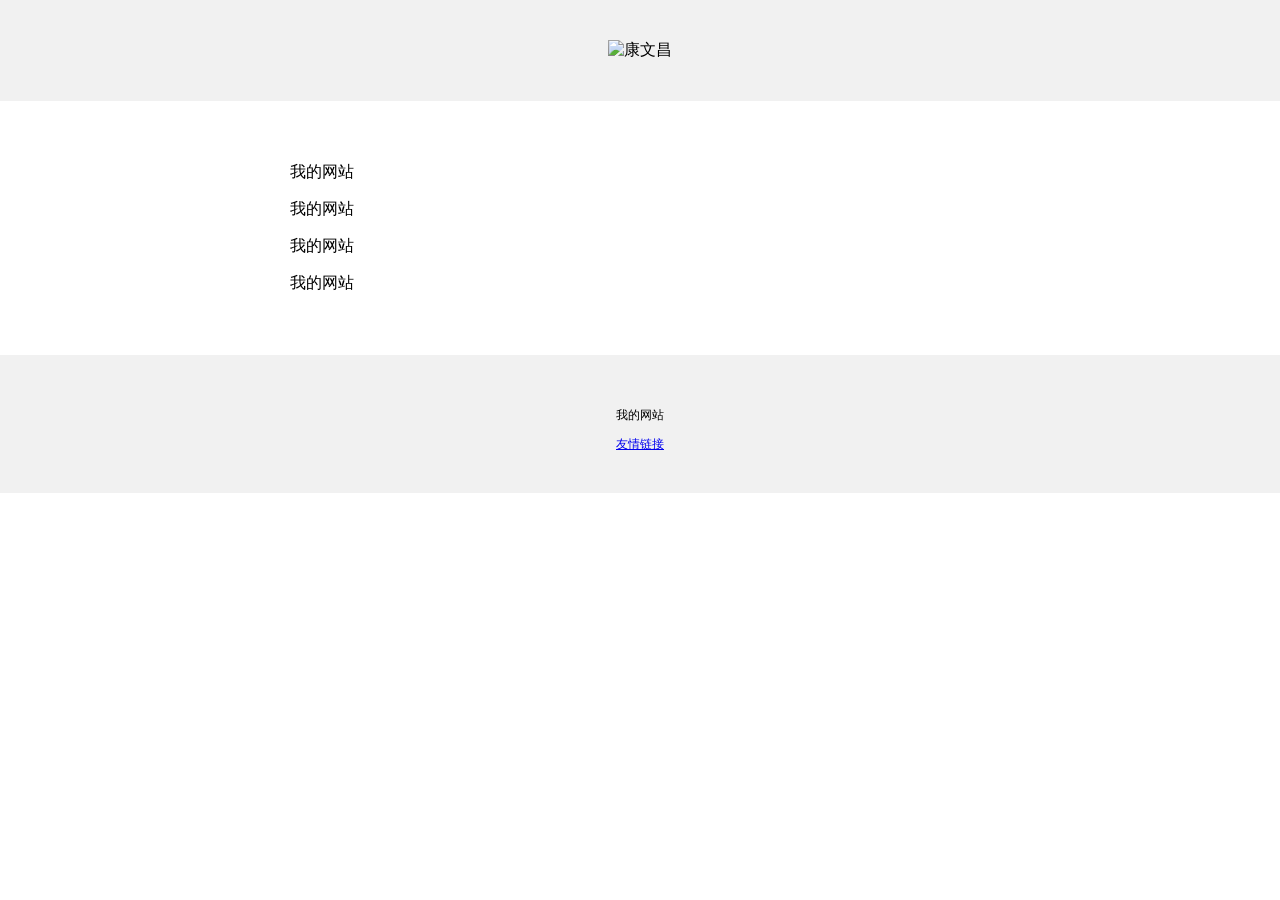
==== index.html @ de1e811b "Add files via upload" ====
<!DOCTYPE html>
<html lang="zh-CN">
  <head>
    <meta charset="utf-8">
    <meta name="viewport" content="width=device-width, initial-scale=1" />
    <title>康文昌的在线HTML 教学小工具</title>
    <style>  
      body {
        margin: 0;
      }
    </style>
  </head>
  <body>
    <div style="
      background-color: #f1f1f1;
      text-align: center;
      padding:40px;
    ">
      <img src='https://kangwenchang.com/logo.png' alt="康文昌" width="80px" height="80px">
    </div>
    <div style="
      max-width: 700px;
      margin: 30px auto;
      padding: 15px;
      line-height: 1.7:
      color: red;
    ">
      <p>我的网站</p>
      <p>我的网站</p>
      <p>我的网站</p>
      <p>我的网站</p>
    </div>
    <div style="
      background-color: #f1f1f1;
      text-align: center;
      padding:40px;
      font-size: 12px;
    ">
      <p>我的网站</p>
      <a href="https://kangwenchang.com/">友情链接</a>
    </div>
  </body>
</html>
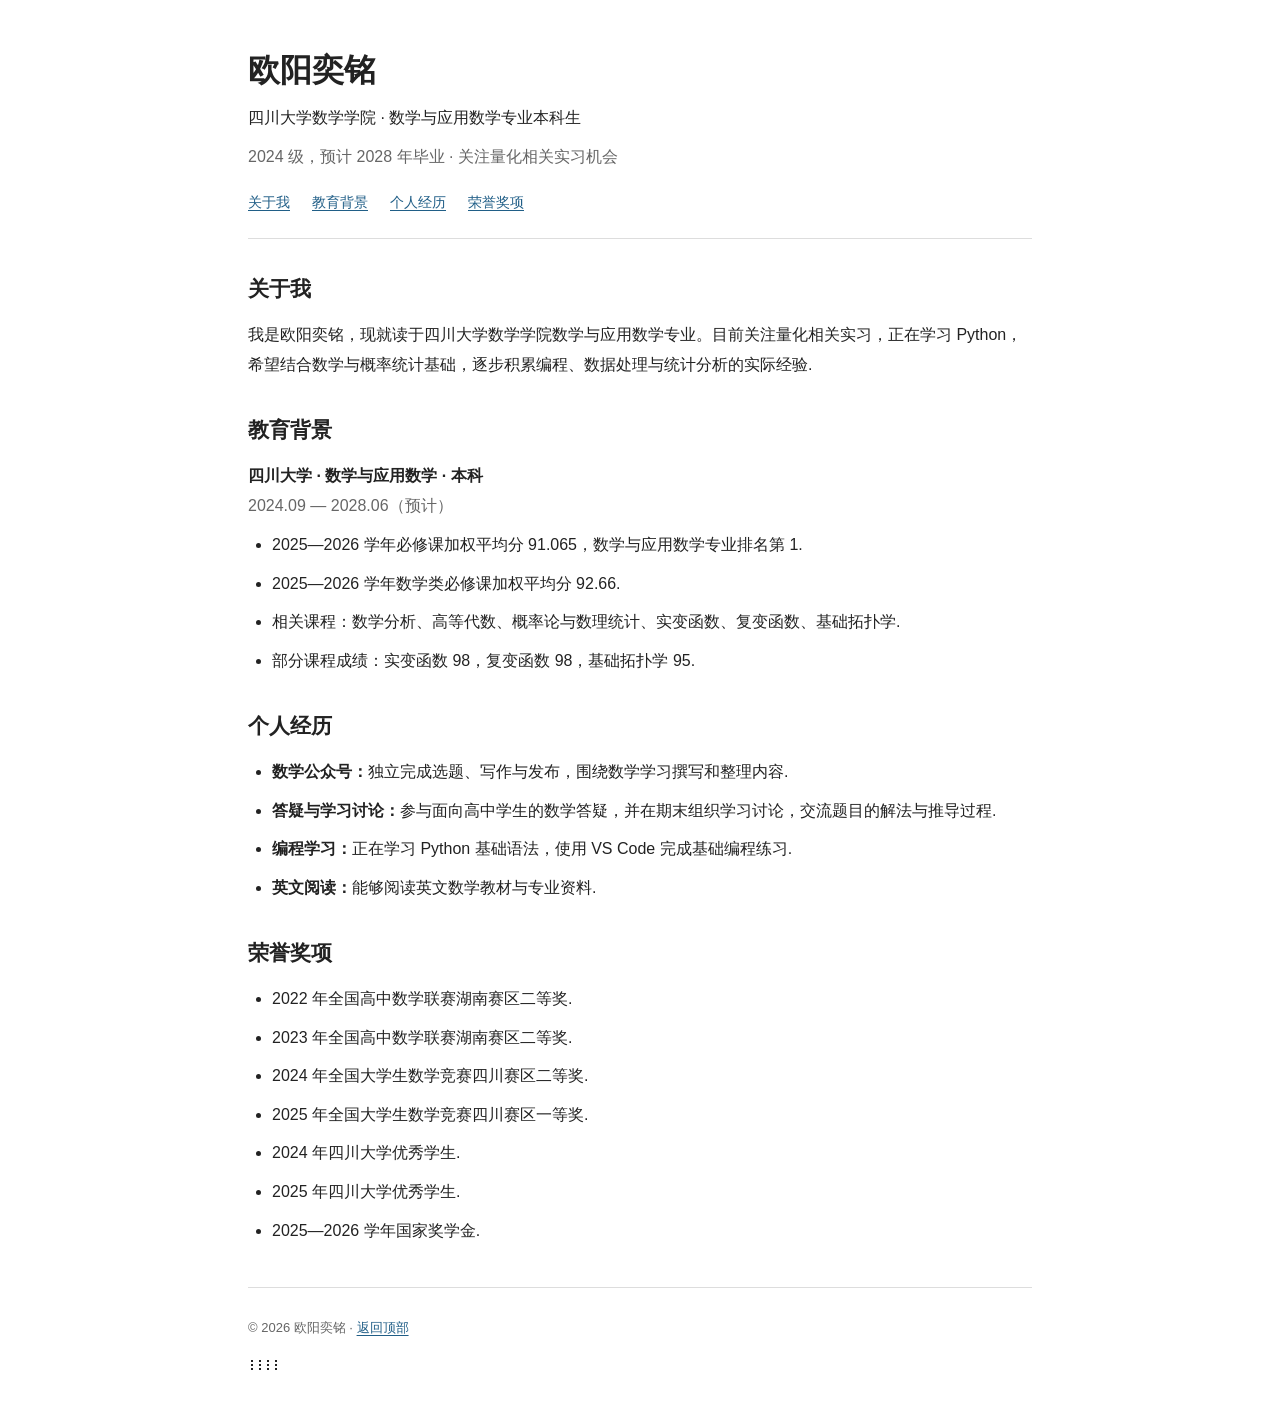
==== commit 1ad3b83c: "Update index.html" ====
--- a/index.html
+++ b/index.html
@@ -1,43 +1,115 @@
 <!DOCTYPE html>
 <html lang="zh-CN">
-  <head>
-    <meta charset="utf-8">
-    <meta name="viewport" content="width=device-width, initial-scale=1" />
-    <title>康文昌的在线HTML 教学小工具</title>
-    <style>  
-      body {
-        margin: 0;
-      }
-    </style>
-  </head>
-  <body>
-    <div style="
-      background-color: #f1f1f1;
-      text-align: center;
-      padding:40px;
-    ">
-      <img src='https://kangwenchang.com/logo.png' alt="康文昌" width="80px" height="80px">
-    </div>
-    <div style="
-      max-width: 700px;
-      margin: 30px auto;
-      padding: 15px;
-      line-height: 1.7:
-      color: red;
-    ">
-      <p>我的网站</p>
-      <p>我的网站</p>
-      <p>我的网站</p>
-      <p>我的网站</p>
-    </div>
-    <div style="
-      background-color: #f1f1f1;
-      text-align: center;
-      padding:40px;
-      font-size: 12px;
-    ">
-      <p>我的网站</p>
-      <a href="https://kangwenchang.com/">友情链接</a>
-    </div>
-  </body>
+<head>
+  <meta charset="utf-8">
+  <meta name="viewport" content="width=device-width, initial-scale=1">
+  <meta name="description" content="欧阳奕铭，四川大学数学与应用数学专业本科生。教育背景、个人经历与荣誉奖项。">
+  <title>欧阳奕铭 | 个人主页</title>
+  <style>
+    /* 页面样式：仅使用浏览器自带字体，不依赖外部文件。 */
+    * { box-sizing: border-box; }
+    html { scroll-padding-top: 20px; }
+    body {
+      max-width: 840px;
+      margin: 48px auto;
+      padding: 0 28px;
+      color: #222;
+      background: #fff;
+      font-family: -apple-system, BlinkMacSystemFont, "Segoe UI", "PingFang SC", "Microsoft YaHei", sans-serif;
+      font-size: 16px;
+      line-height: 1.85;
+    }
+    header { padding-bottom: 22px; border-bottom: 1px solid #ddd; }
+    h1 { margin: 0 0 10px; font-size: 32px; line-height: 1.4; }
+    h2 { margin: 0 0 16px; font-size: 21px; line-height: 1.5; }
+    p { margin: 10px 0; }
+    a { color: #205e87; text-underline-offset: 3px; overflow-wrap: anywhere; }
+    a:hover { color: #143b55; }
+    a:focus-visible { outline: 2px solid #205e87; outline-offset: 4px; }
+    nav { display: flex; flex-wrap: wrap; gap: 8px 22px; margin-top: 18px; font-size: 14px; }
+    section { margin-top: 34px; }
+    ul { margin: 0; padding-left: 1.5em; }
+    li { margin: 9px 0; }
+    .muted { color: #666; }
+    footer { margin-top: 42px; padding-top: 18px; border-top: 1px solid #ddd; font-size: 13px; color: #666; }
+    @media (max-width: 600px) {
+      body { margin: 28px auto; padding: 0 20px; font-size: 15px; }
+      h1 { font-size: 28px; }
+      h2 { font-size: 20px; }
+      section { margin-top: 30px; }
+    }
+    @media print {
+      body { max-width: none; margin: 0; padding: 0; font-size: 11pt; }
+      nav, .back-top { display: none; }
+      h2 { break-after: avoid; }
+      li { break-inside: avoid; }
+    }
+  </style>
+</head>
+<body id="top">
+  <!-- 个人资料：直接修改下方文字即可。 -->
+  <header>
+    <h1>欧阳奕铭</h1>
+    <p>四川大学数学学院 · 数学与应用数学专业本科生</p>
+    <p class="muted">2024 级，预计 2028 年毕业 · 关注量化相关实习机会</p>
+    <!-- 联系邮箱：2024141210050@stu.scu.edu.cn，收到测试邮件并确认后再添加联系链接。 -->
+    <nav aria-label="页面导航">
+      <a href="#about">关于我</a>
+      <a href="#education">教育背景</a>
+      <a href="#experience">个人经历</a>
+      <a href="#honors">荣誉奖项</a>
+    </nav>
+  </header>
+
+  <main>
+    <!-- 个人简介 -->
+    <section id="about" aria-labelledby="about-title">
+      <h2 id="about-title">关于我</h2>
+      <p>我是欧阳奕铭，现就读于四川大学数学学院数学与应用数学专业。目前关注量化相关实习，正在学习 Python，希望结合数学与概率统计基础，逐步积累编程、数据处理与统计分析的实际经验.</p>
+    </section>
+
+    <!-- 教育背景：成绩与排名均注明对应学年。 -->
+    <section id="education" aria-labelledby="education-title">
+      <h2 id="education-title">教育背景</h2>
+      <p><strong>四川大学 · 数学与应用数学 · 本科</strong><br><span class="muted">2024.09 — 2028.06（预计）</span></p>
+      <ul>
+        <li>2025—2026 学年必修课加权平均分 91.065，数学与应用数学专业排名第 1.</li>
+        <li>2025—2026 学年数学类必修课加权平均分 92.66.</li>
+        <li>相关课程：数学分析、高等代数、概率论与数理统计、实变函数、复变函数、基础拓扑学.</li>
+        <li>部分课程成绩：实变函数 98，复变函数 98，基础拓扑学 95.</li>
+      </ul>
+    </section>
+
+    <!-- 个人经历：新增经历时复制一行 li，再修改文字。 -->
+    <section id="experience" aria-labelledby="experience-title">
+      <h2 id="experience-title">个人经历</h2>
+      <ul>
+        <li><strong>数学公众号：</strong>独立完成选题、写作与发布，围绕数学学习撰写和整理内容.</li>
+        <li><strong>答疑与学习讨论：</strong>参与面向高中学生的数学答疑，并在期末组织学习讨论，交流题目的解法与推导过程.</li>
+        <li><strong>编程学习：</strong>正在学习 Python 基础语法，使用 VS Code 完成基础编程练习.</li>
+        <li><strong>英文阅读：</strong>能够阅读英文数学教材与专业资料.</li>
+      </ul>
+    </section>
+
+    <!-- 荣誉奖项：每项单独占一行 li，修改时保留赛区和获奖年份。 -->
+    <section id="honors" aria-labelledby="honors-title">
+      <h2 id="honors-title">荣誉奖项</h2>
+      <ul>
+        <li>2022 年全国高中数学联赛湖南赛区二等奖.</li>
+        <li>2023 年全国高中数学联赛湖南赛区二等奖.</li>
+        <li>2024 年全国大学生数学竞赛四川赛区二等奖.</li>
+        <li>2025 年全国大学生数学竞赛四川赛区一等奖.</li>
+        <li>2024 年四川大学优秀学生.</li>
+        <li>2025 年四川大学优秀学生.</li>
+
+        <li>2025—2026 学年国家奖学金.</li>
+      </ul>
+    </section>
+  </main>
+
+  <footer>
+    <p>© 2026 欧阳奕铭 · <a class="back-top" href="#top">返回顶部</a></p>
+  </footer>
+</body>
 </html>
+⋮⋮⋮⋮
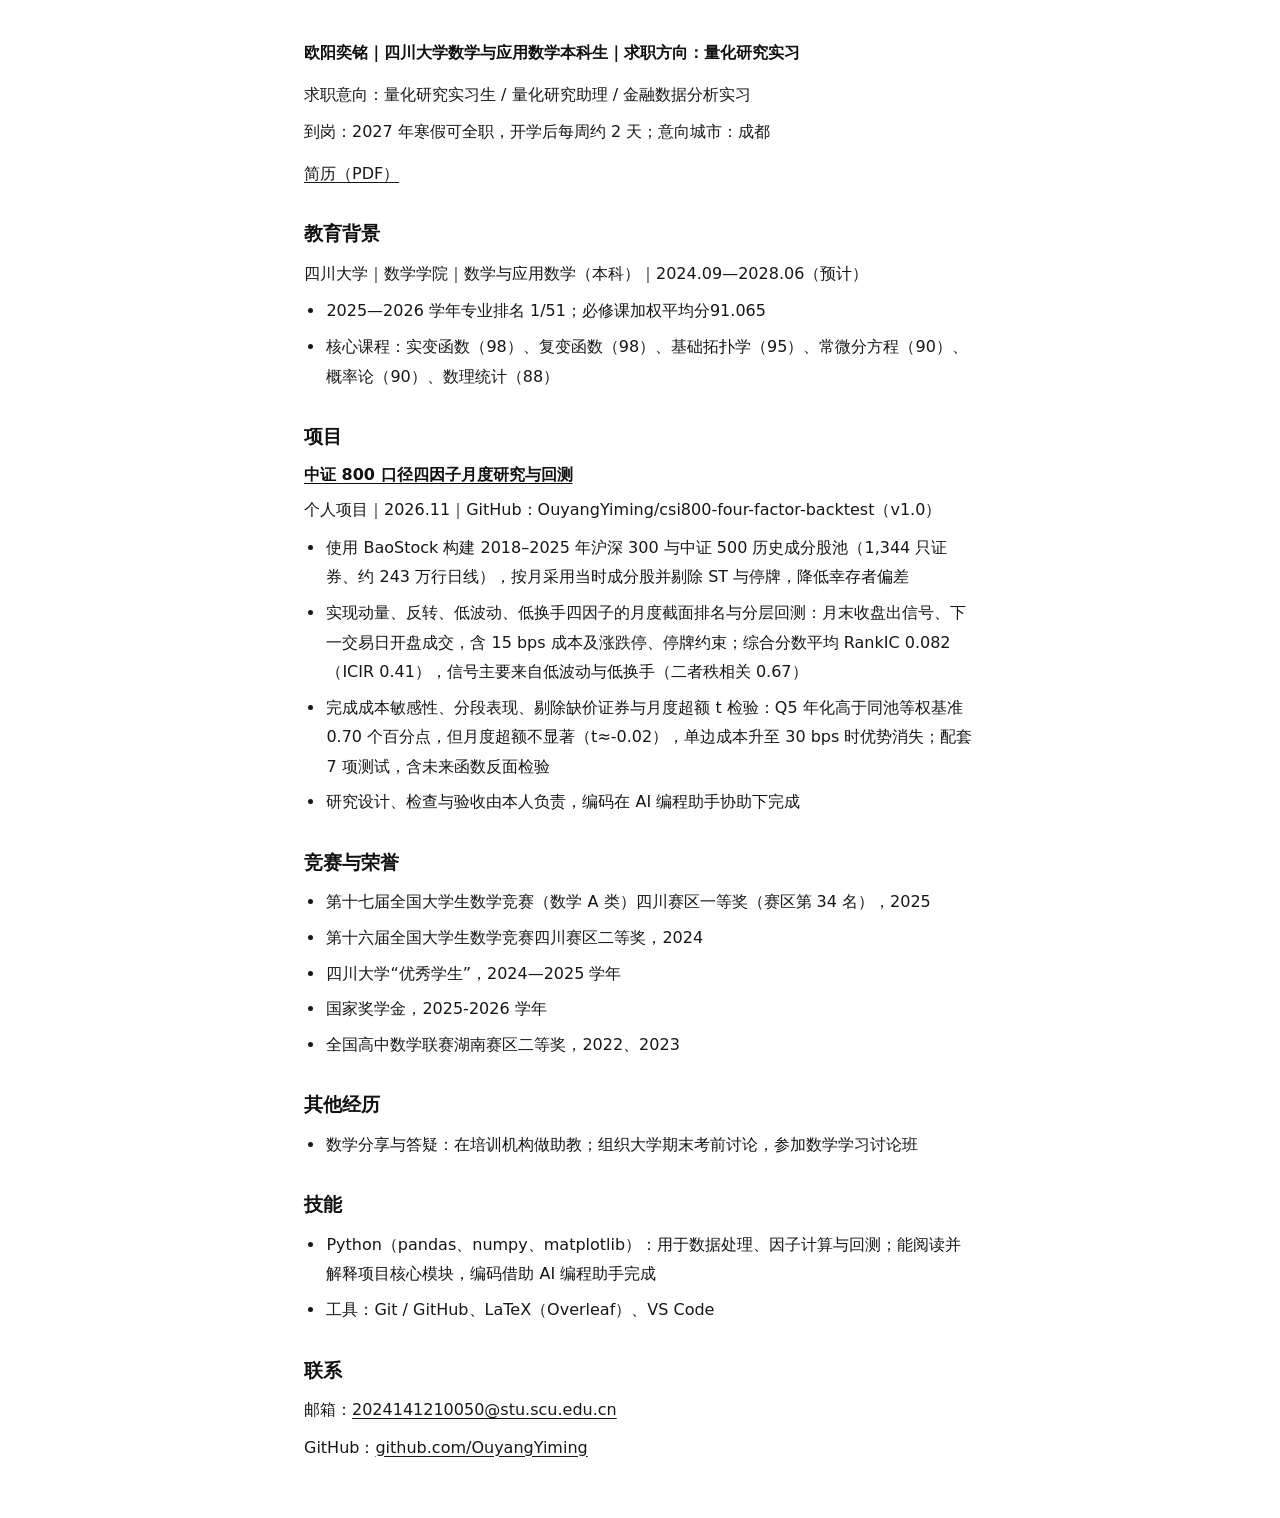
==== commit 4d8f80d1: "Publish Chinese resume and CSI 800 project pages" ====
--- a/index.html
+++ b/index.html
@@ -3,113 +3,81 @@
 <head>
   <meta charset="utf-8">
   <meta name="viewport" content="width=device-width, initial-scale=1">
-  <meta name="description" content="欧阳奕铭，四川大学数学与应用数学专业本科生。教育背景、个人经历与荣誉奖项。">
-  <title>欧阳奕铭 | 个人主页</title>
-  <style>
-    /* 页面样式：仅使用浏览器自带字体，不依赖外部文件。 */
-    * { box-sizing: border-box; }
-    html { scroll-padding-top: 20px; }
-    body {
-      max-width: 840px;
-      margin: 48px auto;
-      padding: 0 28px;
-      color: #222;
-      background: #fff;
-      font-family: -apple-system, BlinkMacSystemFont, "Segoe UI", "PingFang SC", "Microsoft YaHei", sans-serif;
-      font-size: 16px;
-      line-height: 1.85;
-    }
-    header { padding-bottom: 22px; border-bottom: 1px solid #ddd; }
-    h1 { margin: 0 0 10px; font-size: 32px; line-height: 1.4; }
-    h2 { margin: 0 0 16px; font-size: 21px; line-height: 1.5; }
-    p { margin: 10px 0; }
-    a { color: #205e87; text-underline-offset: 3px; overflow-wrap: anywhere; }
-    a:hover { color: #143b55; }
-    a:focus-visible { outline: 2px solid #205e87; outline-offset: 4px; }
-    nav { display: flex; flex-wrap: wrap; gap: 8px 22px; margin-top: 18px; font-size: 14px; }
-    section { margin-top: 34px; }
-    ul { margin: 0; padding-left: 1.5em; }
-    li { margin: 9px 0; }
-    .muted { color: #666; }
-    footer { margin-top: 42px; padding-top: 18px; border-top: 1px solid #ddd; font-size: 13px; color: #666; }
-    @media (max-width: 600px) {
-      body { margin: 28px auto; padding: 0 20px; font-size: 15px; }
-      h1 { font-size: 28px; }
-      h2 { font-size: 20px; }
-      section { margin-top: 30px; }
-    }
-    @media print {
-      body { max-width: none; margin: 0; padding: 0; font-size: 11pt; }
-      nav, .back-top { display: none; }
-      h2 { break-after: avoid; }
-      li { break-inside: avoid; }
-    }
-  </style>
+  <title>欧阳奕铭｜四川大学数学与应用数学本科生｜求职方向：量化研究实习</title>
+  <link rel="stylesheet" href="style.css">
 </head>
-<body id="top">
-  <!-- 个人资料：直接修改下方文字即可。 -->
+<body>
+  <!-- 本页由 content.md 导出. 文字只在内容源修改；版式在 build_site.py 模板与 style.css 修改. -->
+  <!-- 修改 ../personal-materials/content.md 的【网站展示文案】页首及【基本信息】求职意向、到岗行. -->
   <header>
-    <h1>欧阳奕铭</h1>
-    <p>四川大学数学学院 · 数学与应用数学专业本科生</p>
-    <p class="muted">2024 级，预计 2028 年毕业 · 关注量化相关实习机会</p>
-    <!-- 联系邮箱：2024141210050@stu.scu.edu.cn，收到测试邮件并确认后再添加联系链接。 -->
-    <nav aria-label="页面导航">
-      <a href="#about">关于我</a>
-      <a href="#education">教育背景</a>
-      <a href="#experience">个人经历</a>
-      <a href="#honors">荣誉奖项</a>
+    <h1>欧阳奕铭｜四川大学数学与应用数学本科生｜求职方向：量化研究实习</h1>
+    <p>求职意向：量化研究实习生 / 量化研究助理 / 金融数据分析实习</p>
+    <p>到岗：2027 年寒假可全职，开学后每周约 2 天；意向城市：成都</p>
+    <nav aria-label="简历">
+      <a href="assets/resume_public.pdf">简历（PDF）</a>
     </nav>
   </header>
-
   <main>
-    <!-- 个人简介 -->
-    <section id="about" aria-labelledby="about-title">
-      <h2 id="about-title">关于我</h2>
-      <p>我是欧阳奕铭，现就读于四川大学数学学院数学与应用数学专业。目前关注量化相关实习，正在学习 Python，希望结合数学与概率统计基础，逐步积累编程、数据处理与统计分析的实际经验.</p>
-    </section>
-
-    <!-- 教育背景：成绩与排名均注明对应学年。 -->
+    <!-- 修改 ../personal-materials/content.md 的【教育背景】节，再运行 build_site.py. -->
     <section id="education" aria-labelledby="education-title">
       <h2 id="education-title">教育背景</h2>
-      <p><strong>四川大学 · 数学与应用数学 · 本科</strong><br><span class="muted">2024.09 — 2028.06（预计）</span></p>
+      <p>四川大学｜数学学院｜数学与应用数学（本科）｜2024.09—2028.06（预计）</p>
       <ul>
-        <li>2025—2026 学年必修课加权平均分 91.065，数学与应用数学专业排名第 1.</li>
-        <li>2025—2026 学年数学类必修课加权平均分 92.66.</li>
-        <li>相关课程：数学分析、高等代数、概率论与数理统计、实变函数、复变函数、基础拓扑学.</li>
-        <li>部分课程成绩：实变函数 98，复变函数 98，基础拓扑学 95.</li>
+        <li>2025—2026 学年专业排名 1/51；必修课加权平均分91.065</li>
+        <li>核心课程：实变函数（98）、复变函数（98）、基础拓扑学（95）、常微分方程（90）、概率论（90）、数理统计（88）</li>
       </ul>
     </section>
 
-    <!-- 个人经历：新增经历时复制一行 li，再修改文字。 -->
-    <section id="experience" aria-labelledby="experience-title">
-      <h2 id="experience-title">个人经历</h2>
+    <!-- 修改 ../personal-materials/content.md 的【项目经历】节，再运行 build_site.py. -->
+    <section id="projects" aria-labelledby="projects-title">
+      <h2 id="projects-title">项目</h2>
+      <h3><a href="projects/csi800.html">中证 800 口径四因子月度研究与回测</a></h3>
+      <p>个人项目｜2026.11｜GitHub：OuyangYiming/csi800-four-factor-backtest（v1.0）</p>
       <ul>
-        <li><strong>数学公众号：</strong>独立完成选题、写作与发布，围绕数学学习撰写和整理内容.</li>
-        <li><strong>答疑与学习讨论：</strong>参与面向高中学生的数学答疑，并在期末组织学习讨论，交流题目的解法与推导过程.</li>
-        <li><strong>编程学习：</strong>正在学习 Python 基础语法，使用 VS Code 完成基础编程练习.</li>
-        <li><strong>英文阅读：</strong>能够阅读英文数学教材与专业资料.</li>
+        <li>使用 BaoStock 构建 2018–2025 年沪深 300 与中证 500 历史成分股池（1,344 只证券、约 243 万行日线），按月采用当时成分股并剔除 ST 与停牌，降低幸存者偏差</li>
+        <li>实现动量、反转、低波动、低换手四因子的月度截面排名与分层回测：月末收盘出信号、下一交易日开盘成交，含 15 bps 成本及涨跌停、停牌约束；综合分数平均 RankIC 0.082（ICIR 0.41），信号主要来自低波动与低换手（二者秩相关 0.67）</li>
+        <li>完成成本敏感性、分段表现、剔除缺价证券与月度超额 t 检验：Q5 年化高于同池等权基准 0.70 个百分点，但月度超额不显著（t≈-0.02），单边成本升至 30 bps 时优势消失；配套 7 项测试，含未来函数反面检验</li>
+        <li>研究设计、检查与验收由本人负责，编码在 AI 编程助手协助下完成</li>
       </ul>
     </section>
 
-    <!-- 荣誉奖项：每项单独占一行 li，修改时保留赛区和获奖年份。 -->
+    <!-- 修改 ../personal-materials/content.md 的【竞赛与荣誉】节，再运行 build_site.py. -->
     <section id="honors" aria-labelledby="honors-title">
-      <h2 id="honors-title">荣誉奖项</h2>
+      <h2 id="honors-title">竞赛与荣誉</h2>
       <ul>
-        <li>2022 年全国高中数学联赛湖南赛区二等奖.</li>
-        <li>2023 年全国高中数学联赛湖南赛区二等奖.</li>
-        <li>2024 年全国大学生数学竞赛四川赛区二等奖.</li>
-        <li>2025 年全国大学生数学竞赛四川赛区一等奖.</li>
-        <li>2024 年四川大学优秀学生.</li>
-        <li>2025 年四川大学优秀学生.</li>
-
-        <li>2025—2026 学年国家奖学金.</li>
+        <li>第十七届全国大学生数学竞赛（数学 A 类）四川赛区一等奖（赛区第 34 名），2025</li>
+        <li>第十六届全国大学生数学竞赛四川赛区二等奖，2024</li>
+        <li>四川大学“优秀学生”，2024—2025 学年</li>
+        <li>国家奖学金，2025-2026 学年</li>
+        <li>全国高中数学联赛湖南赛区二等奖，2022、2023</li>
       </ul>
     </section>
+
+    <!-- 修改 ../personal-materials/content.md 的【其他经历】节，再运行 build_site.py. -->
+    <section id="experience" aria-labelledby="experience-title">
+      <h2 id="experience-title">其他经历</h2>
+      <ul>
+        <li>数学分享与答疑：在培训机构做助教；组织大学期末考前讨论，参加数学学习讨论班</li>
+      </ul>
+    </section>
+
+    <!-- 修改 ../personal-materials/content.md 的【技能】节，再运行 build_site.py. -->
+    <section id="skills" aria-labelledby="skills-title">
+      <h2 id="skills-title">技能</h2>
+      <ul>
+        <li>Python（pandas、numpy、matplotlib）：用于数据处理、因子计算与回测；能阅读并解释项目核心模块，编码借助 AI 编程助手完成</li>
+        <li>工具：Git / GitHub、LaTeX（Overleaf）、VS Code</li>
+      </ul>
+    </section>
+
+    <!-- 修改 ../personal-materials/content.md 的【基本信息】联系行. 此处只导出校园邮箱与 GitHub. -->
+    <section id="contact" aria-labelledby="contact-title">
+      <h2 id="contact-title">联系</h2>
+      <address>
+        <p>邮箱：<a href="mailto:2024141210050@stu.scu.edu.cn">2024141210050@stu.scu.edu.cn</a></p>
+        <p>GitHub：<a href="https://github.com/OuyangYiming">github.com/OuyangYiming</a></p>
+      </address>
+    </section>
   </main>
-
-  <footer>
-    <p>© 2026 欧阳奕铭 · <a class="back-top" href="#top">返回顶部</a></p>
-  </footer>
 </body>
 </html>
-⋮⋮⋮⋮
--- a/style.css
+++ b/style.css
@@ -0,0 +1,133 @@
+/* 唯一样式文件. 文字内容在 personal-materials/content.md 中维护. */
+* {
+  box-sizing: border-box;
+}
+
+html {
+  color: #171717;
+  background: #fff;
+}
+
+body {
+  max-width: 720px;
+  margin: 40px auto 56px;
+  padding: 0 24px;
+  font-family: system-ui, -apple-system, BlinkMacSystemFont, "Segoe UI",
+    "PingFang SC", "Microsoft YaHei", "Noto Sans CJK SC", sans-serif;
+  font-size: 16px;
+  line-height: 1.85;
+  overflow-wrap: anywhere;
+}
+
+h1,
+h2,
+h3 {
+  color: #111;
+  font-weight: 650;
+  line-height: 1.6;
+}
+
+h1 {
+  margin: 0 0 14px;
+  font-size: 16px;
+}
+
+.project-title {
+  margin-top: 20px;
+  font-size: 21px;
+}
+
+h2 {
+  margin: 0 0 10px;
+  font-size: 19px;
+}
+
+h3 {
+  margin: 0 0 8px;
+  font-size: 16px;
+}
+
+p {
+  margin: 8px 0;
+}
+
+section {
+  margin-top: 30px;
+}
+
+nav {
+  margin-top: 12px;
+}
+
+ul {
+  margin: 8px 0;
+  padding-left: 1.3em;
+}
+
+li {
+  margin: 6px 0;
+  padding-left: 0.1em;
+}
+
+a {
+  color: inherit;
+  text-decoration: underline;
+  text-underline-offset: 3px;
+}
+
+a:hover {
+  text-decoration-thickness: 2px;
+}
+
+a:focus-visible {
+  outline: 2px solid currentColor;
+  outline-offset: 4px;
+}
+
+address {
+  font-style: normal;
+}
+
+figure {
+  margin: 26px 0;
+}
+
+img {
+  display: block;
+  width: 100%;
+  height: auto;
+}
+
+figcaption {
+  margin-top: 8px;
+  font-size: 14px;
+}
+
+@media (max-width: 480px) {
+  body {
+    margin-top: 24px;
+    padding-right: 18px;
+    padding-left: 18px;
+  }
+
+  .project-title {
+    font-size: 19px;
+  }
+}
+
+@media print {
+  body {
+    margin: 0;
+    padding: 0;
+    font-size: 11pt;
+  }
+
+  h2,
+  h3 {
+    break-after: avoid;
+  }
+
+  figure {
+    break-inside: avoid;
+  }
+}
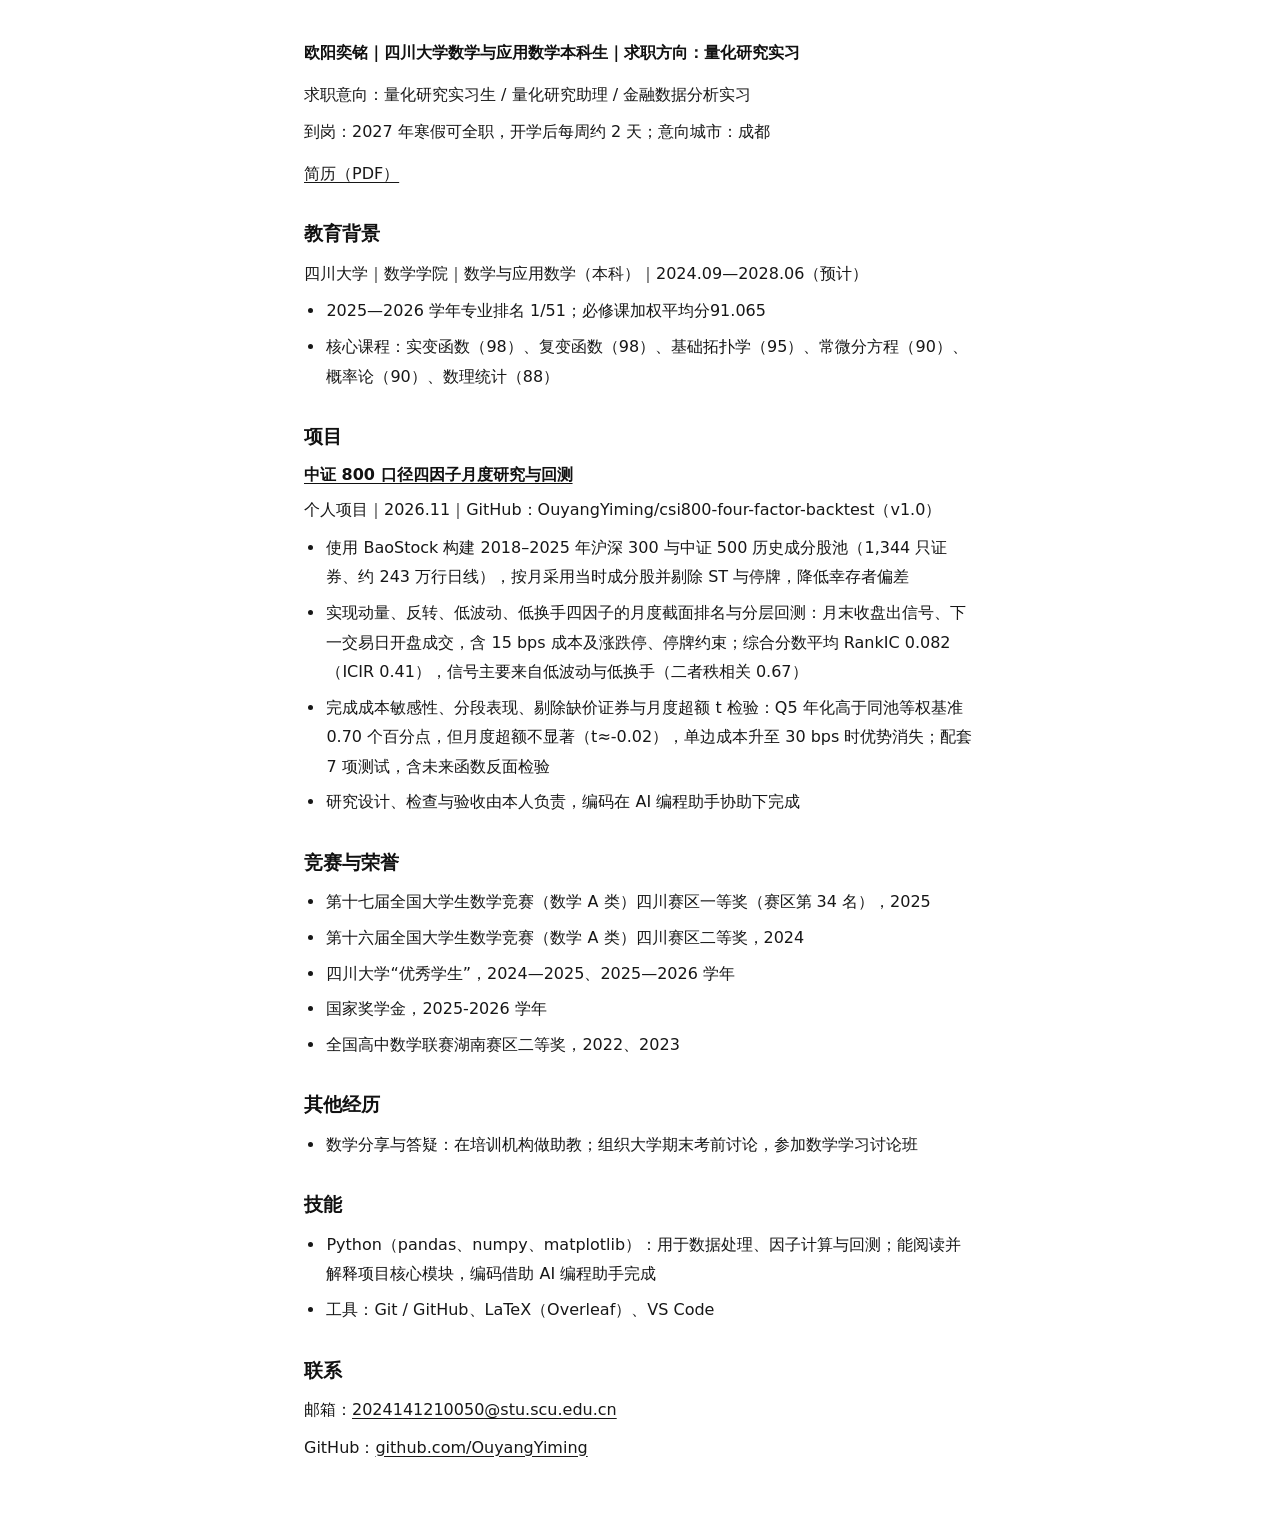
==== commit af293637: "Add Math A category and 2025–2026 Outstanding Student honor" ====
--- a/index.html
+++ b/index.html
@@ -46,8 +46,8 @@
       <h2 id="honors-title">竞赛与荣誉</h2>
       <ul>
         <li>第十七届全国大学生数学竞赛（数学 A 类）四川赛区一等奖（赛区第 34 名），2025</li>
-        <li>第十六届全国大学生数学竞赛四川赛区二等奖，2024</li>
-        <li>四川大学“优秀学生”，2024—2025 学年</li>
+        <li>第十六届全国大学生数学竞赛（数学 A 类）四川赛区二等奖，2024</li>
+        <li>四川大学“优秀学生”，2024—2025、2025—2026 学年</li>
         <li>国家奖学金，2025-2026 学年</li>
         <li>全国高中数学联赛湖南赛区二等奖，2022、2023</li>
       </ul>
